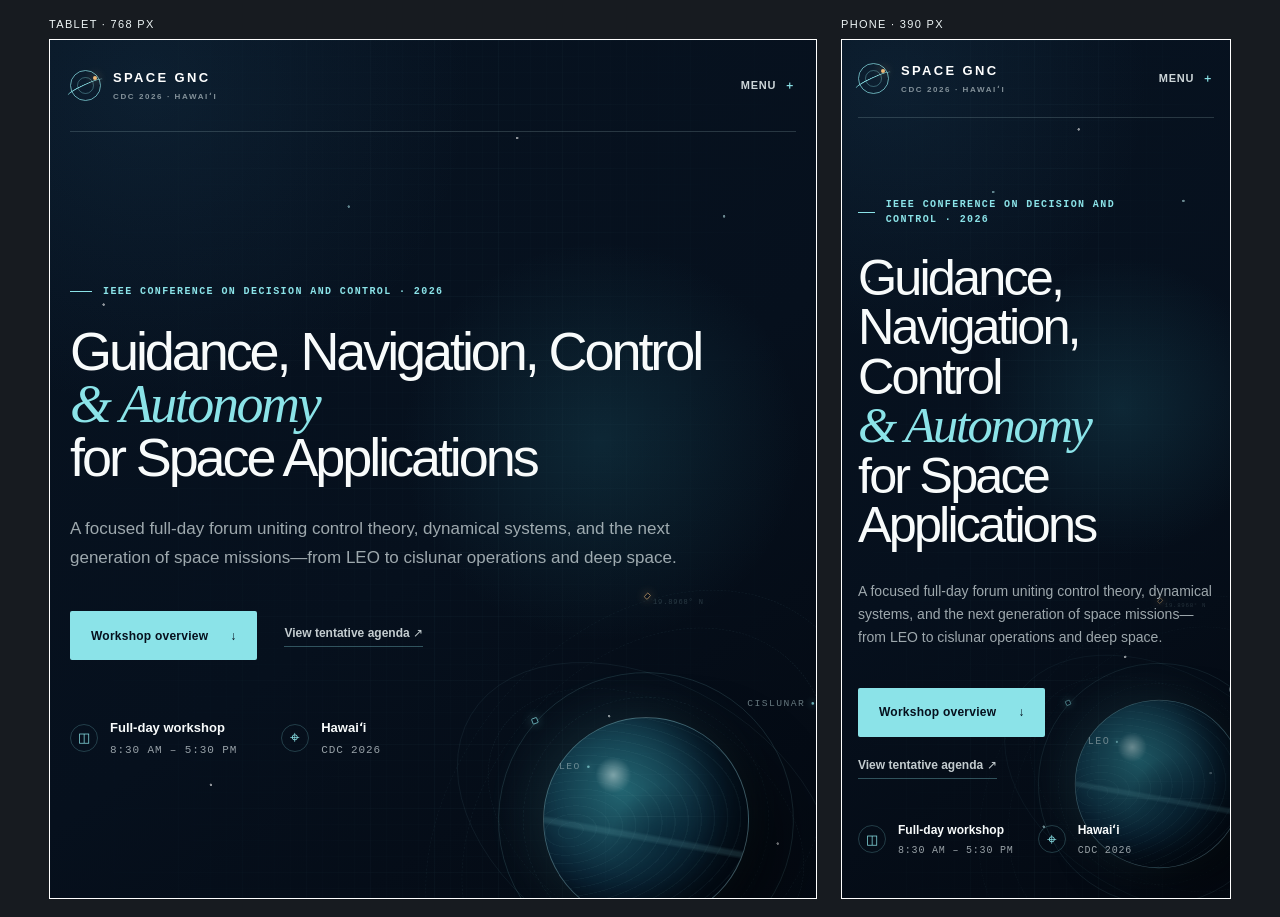
==== preview-devices.html @ 1b700fc9 "Add temporary responsive QA view" ====
<!doctype html>
<html lang="en">
  <head>
    <meta charset="utf-8" />
    <meta name="viewport" content="width=device-width, initial-scale=1" />
    <title>Space GNC Responsive Preview</title>
    <style>
      * {
        box-sizing: border-box;
      }

      body {
        background: #171b20;
        color: #eef5f5;
        margin: 0;
        padding: 18px;
        font-family: Arial, Helvetica, sans-serif;
      }

      .preview-grid {
        grid-template-columns: 768px 390px;
        justify-content: center;
        gap: 24px;
        display: grid;
      }

      .device {
        min-width: 0;
      }

      .device-label {
        letter-spacing: 0.12em;
        text-transform: uppercase;
        margin: 0 0 9px;
        font-size: 11px;
      }

      iframe {
        background: #fff;
        border: 1px solid #ffffff2b;
        width: 100%;
        height: 860px;
        display: block;
      }
    </style>
  </head>
  <body>
    <main class="preview-grid">
      <section class="device">
        <p class="device-label">Tablet · 768 px</p>
        <iframe id="tablet" title="Tablet website preview"></iframe>
      </section>
      <section class="device">
        <p class="device-label">Phone · 390 px</p>
        <iframe id="phone" title="Phone website preview"></iframe>
      </section>
    </main>
    <script>
      const updateFrames = () => {
        const section = window.location.hash || "#top";
        document.querySelector("#tablet").src = `./preview-july.html${section}`;
        document.querySelector("#phone").src = `./preview-july.html${section}`;
      };

      window.addEventListener("hashchange", updateFrames);
      updateFrames();
    </script>
  </body>
</html>
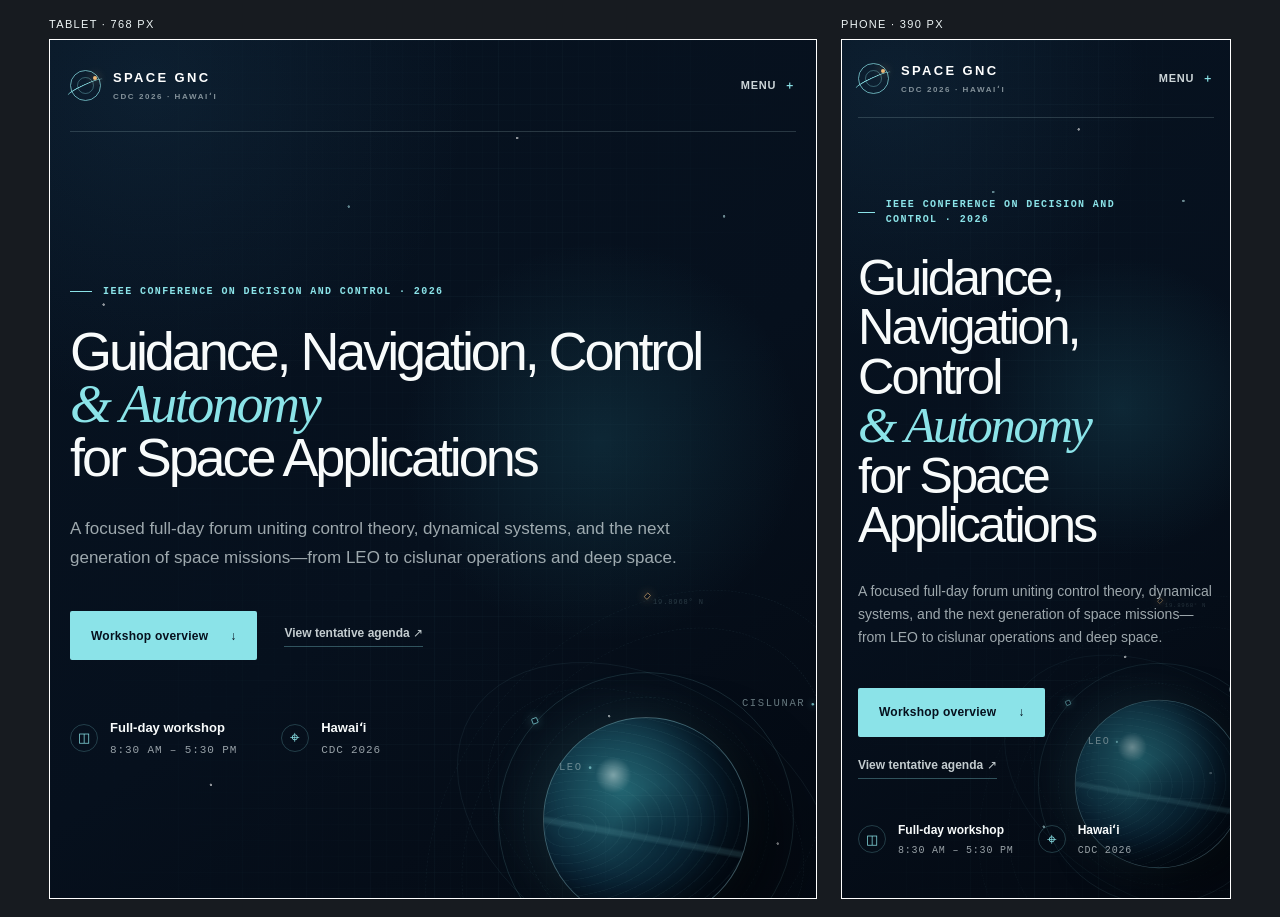
==== commit 1c15ae0f: "Refresh responsive QA view" ====
--- a/preview-devices.html
+++ b/preview-devices.html
@@ -58,8 +58,10 @@
     <script>
       const updateFrames = () => {
         const section = window.location.hash || "#top";
-        document.querySelector("#tablet").src = `./preview-july.html${section}`;
-        document.querySelector("#phone").src = `./preview-july.html${section}`;
+        document.querySelector("#tablet").src =
+          `./preview-july.html?v=20260728-2${section}`;
+        document.querySelector("#phone").src =
+          `./preview-july.html?v=20260728-2${section}`;
       };
 
       window.addEventListener("hashchange", updateFrames);
